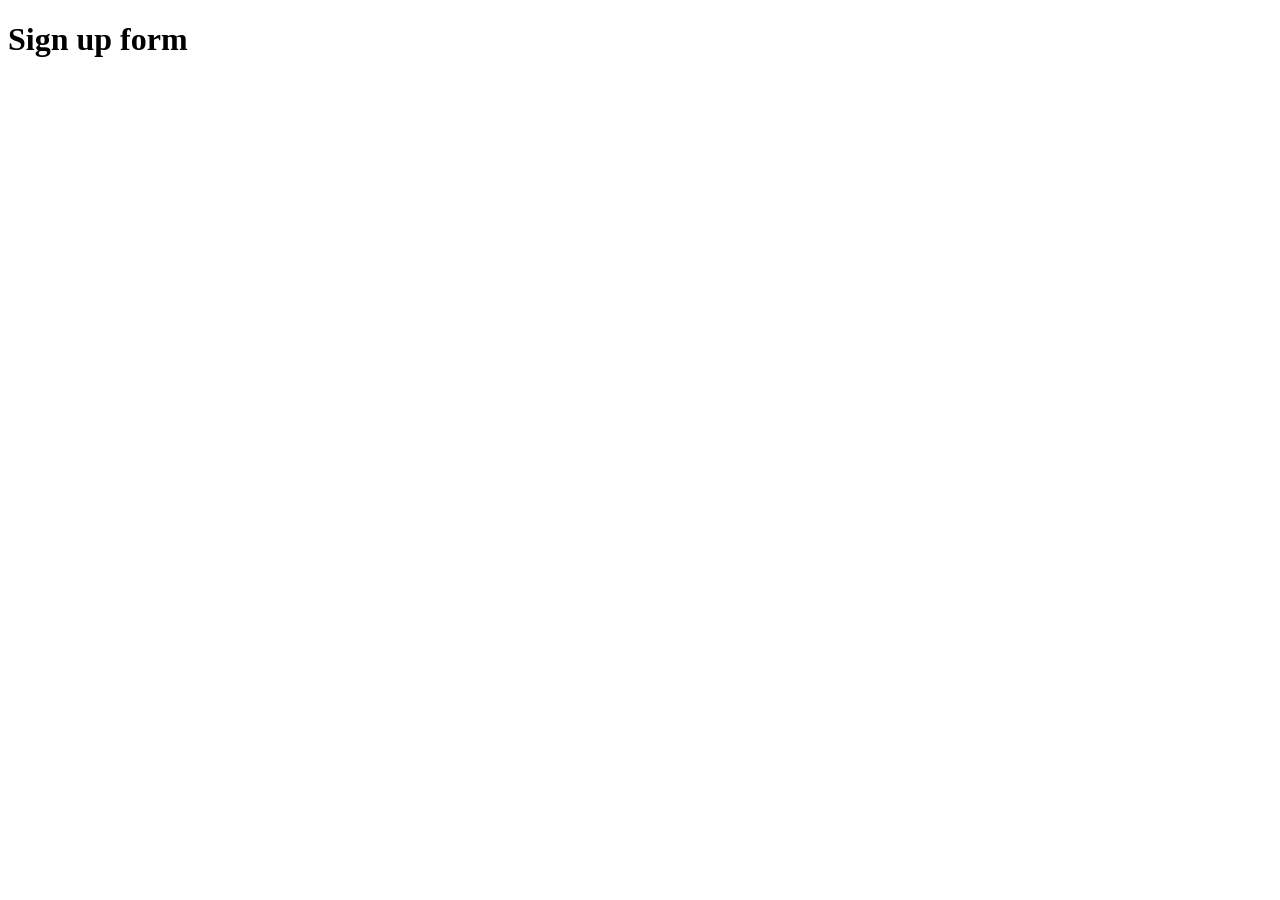
==== index.html @ ed48a2cc "Add assets and setup the project" ====
<!doctype html>
<html lang="en">
  <head>
    <meta charset="UTF-8" />
    <meta name="viewport" content="width=device-width, initial-scale=1.0" />
    <title>Sign-up-form</title>
    <link rel="stylesheet" href="style.css" />
  </head>
  <body>
    <h1>Sign up form</h1>
  </body>
</html>
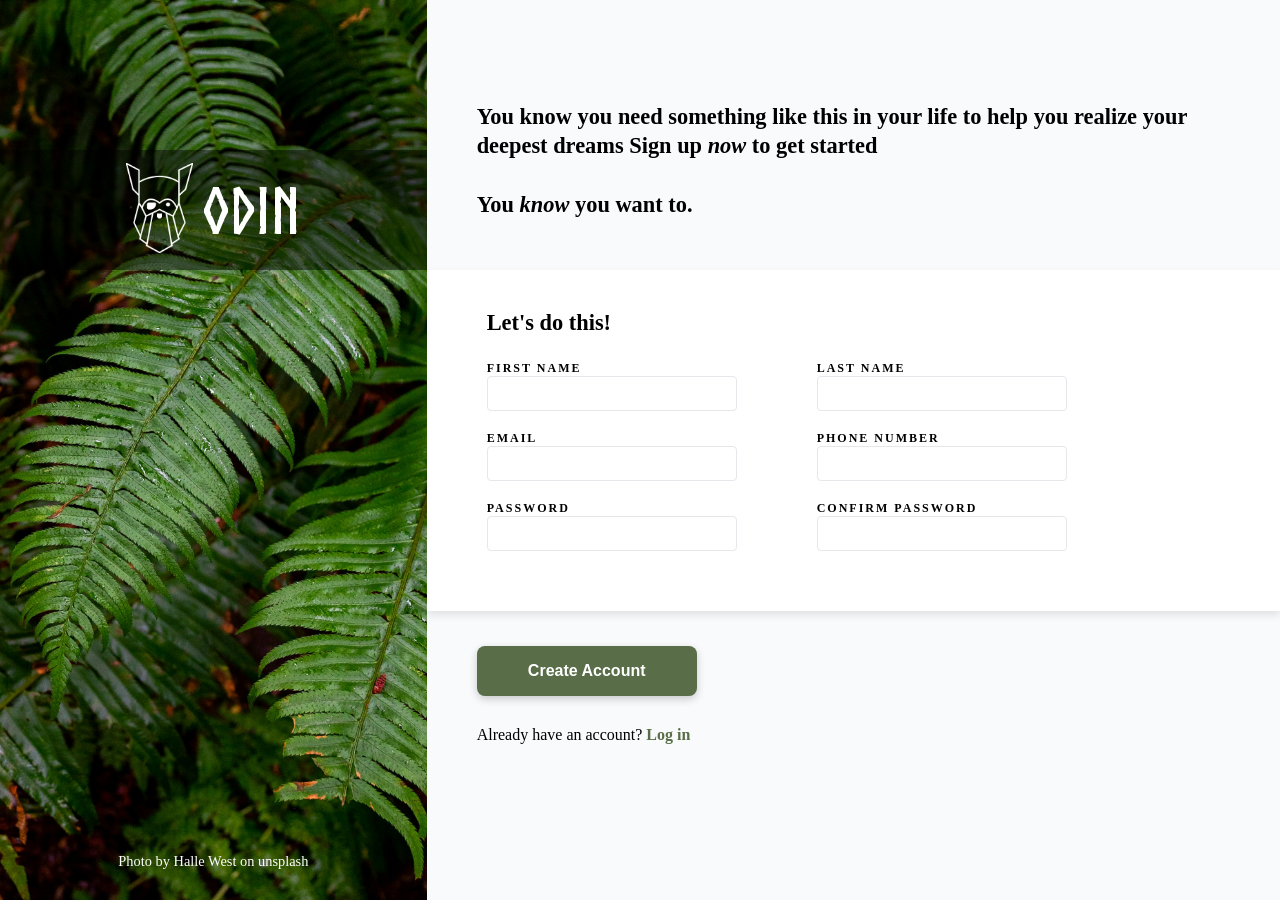
==== commit d1a9ebf5: "Add all the code for the form" ====
--- a/index.html
+++ b/index.html
@@ -7,6 +7,81 @@
     <link rel="stylesheet" href="style.css" />
   </head>
   <body>
-    <h1>Sign up form</h1>
+    <main>
+      <aside>
+        <div class="logo">
+          <div class="logo-image">
+            <img src="odin-lined.png" alt="logo-image" />
+          </div>
+          <div class="logo-text">Odin</div>
+        </div>
+        <div class="credit">Photo by Halle West on unsplash</div>
+      </aside>
+      <section>
+        <div class="intro">
+          <p>
+            You know you need something like this in your life to help you
+            realize your deepest dreams Sign up <em>now</em> to get started
+          </p>
+          <p>You <em>know</em> you want to.</p>
+        </div>
+        <div class="form-container">
+          <form action="">
+            <h2>Let's do this!</h2>
+            <div class="form-row">
+              <div class="form-group">
+                <label for="first-name">FIRST NAME</label>
+                <input type="text" name="first-name" id="first-name" required />
+              </div>
+              <div class="form-group">
+                <label for="last-name">LAST NAME</label>
+                <input type="text" name="last-name" id="last-name" required />
+              </div>
+            </div>
+            <div class="form-row">
+              <div class="form-group">
+                <label for="mail">EMAIL</label>
+                <input type="email" name="mail" id="mail" required />
+              </div>
+              <div class="form-group">
+                <label for="phone-number">PHONE NUMBER</label>
+                <input
+                  type="tel"
+                  name="phone-number"
+                  id="phone-number"
+                  required
+                />
+              </div>
+            </div>
+            <div class="form-row">
+              <div class="form-group">
+                <label for="password">PASSWORD</label>
+                <input
+                  type="password"
+                  name="password"
+                  id="password"
+                  required
+                  minlength="8"
+                />
+              </div>
+              <div class="form-group">
+                <label for="confirm-password">CONFIRM PASSWORD</label>
+                <input
+                  type="password"
+                  name="confirm-password"
+                  id="confirm-password"
+                  required
+                  minlength="8"
+                />
+              </div>
+            </div>
+          </form>
+        </div>
+        <div class="footer">
+          <button>Create Account</button>
+          <p>Already have an account? <a href="">Log in</a></p>
+        </div>
+      </section>
+    </main>
   </body>
 </html>
--- a/style.css
+++ b/style.css
@@ -0,0 +1,182 @@
+@font-face {
+  font-family: "Norse";
+  src:
+    url("fonts/norsebold.woff2") format("woff2"),
+    url("fonts/norsebold.woff") format("woff");
+  font-weight: normal;
+  font-style: normal;
+  font-display: swap;
+}
+
+* {
+  margin: 0;
+  padding: 0;
+  box-sizing: border-box;
+}
+
+main {
+  display: flex;
+  min-height: 100vh;
+}
+
+aside {
+  flex: 1;
+  display: flex;
+  flex-direction: column;
+  background-image: url(halie-west-25xggax4bSA-unsplash.jpg);
+  background-size: cover;
+  background-position: center;
+  color: white;
+}
+
+section {
+  flex: 2;
+  display: flex;
+  flex-direction: column;
+  background-color: #f9fafb;
+}
+
+.logo {
+  margin-top: 150px;
+  display: flex;
+  align-items: center;
+  justify-content: center;
+  align-items: center;
+  gap: 10px;
+  height: 120px;
+  width: 100%;
+  background: rgba(0, 0, 0, 0.45);
+}
+
+.logo img {
+  height: 90px;
+}
+
+.logo-text {
+  color: white;
+  font-size: 4rem;
+  font-family: Norse, sans-serif;
+}
+
+.credit {
+  margin-top: auto;
+  text-align: center;
+  margin-bottom: 30px;
+  font-size: 0.9rem;
+}
+
+.intro {
+  flex: 1;
+
+  display: flex;
+  flex-direction: column;
+  justify-content: flex-end;
+
+  padding: 0 50px 50px;
+}
+
+.intro p {
+  font-size: 1.4rem;
+  font-weight: 600;
+  line-height: 1.3;
+}
+
+.intro p:first-child {
+  margin-bottom: 30px;
+}
+
+.form-container {
+  background-color: white;
+
+  padding: 40px 60px;
+
+  box-shadow: 0 4px 8px rgba(0, 0, 0, 0.1);
+}
+
+h2 {
+  font-size: 1.4rem;
+  margin-bottom: 25px;
+}
+
+.footer {
+  flex: 1;
+
+  padding: 35px 50px;
+}
+
+.form-row {
+  display: flex;
+  gap: 80px;
+
+  margin-top: 20px;
+  margin-bottom: 20px;
+}
+
+.form-group {
+  display: flex;
+  flex-direction: column;
+}
+
+input {
+  width: 250px;
+  height: 35px;
+
+  border: 1px solid #e5e7eb;
+  border-radius: 4px;
+
+  font-size: 1rem;
+
+  padding: 8px 10px;
+}
+
+input:focus {
+  outline: none;
+
+  border: 1px solid blue;
+
+  box-shadow: 0 0 5px rgba(0, 0, 255, 0.3);
+}
+
+input:user-invalid {
+  border: 1px solid red;
+}
+
+label {
+  font-size: 0.75rem;
+  font-weight: bold;
+  letter-spacing: 2px;
+
+  /* margin-bottom: 5px; */
+}
+
+button {
+  width: 220px;
+  height: 50px;
+
+  border: none;
+  border-radius: 8px;
+
+  box-shadow: 0 3px 8px rgba(0, 0, 0, 0.2);
+
+  background-color: #596d48;
+  color: white;
+
+  font-size: 1rem;
+  font-weight: 600;
+
+  cursor: pointer;
+}
+
+.footer button {
+  margin-bottom: 30px;
+}
+
+.footer p {
+  font-size: 1rem;
+}
+
+.footer a {
+  color: #596d48;
+  text-decoration: none;
+  font-weight: bold;
+}
